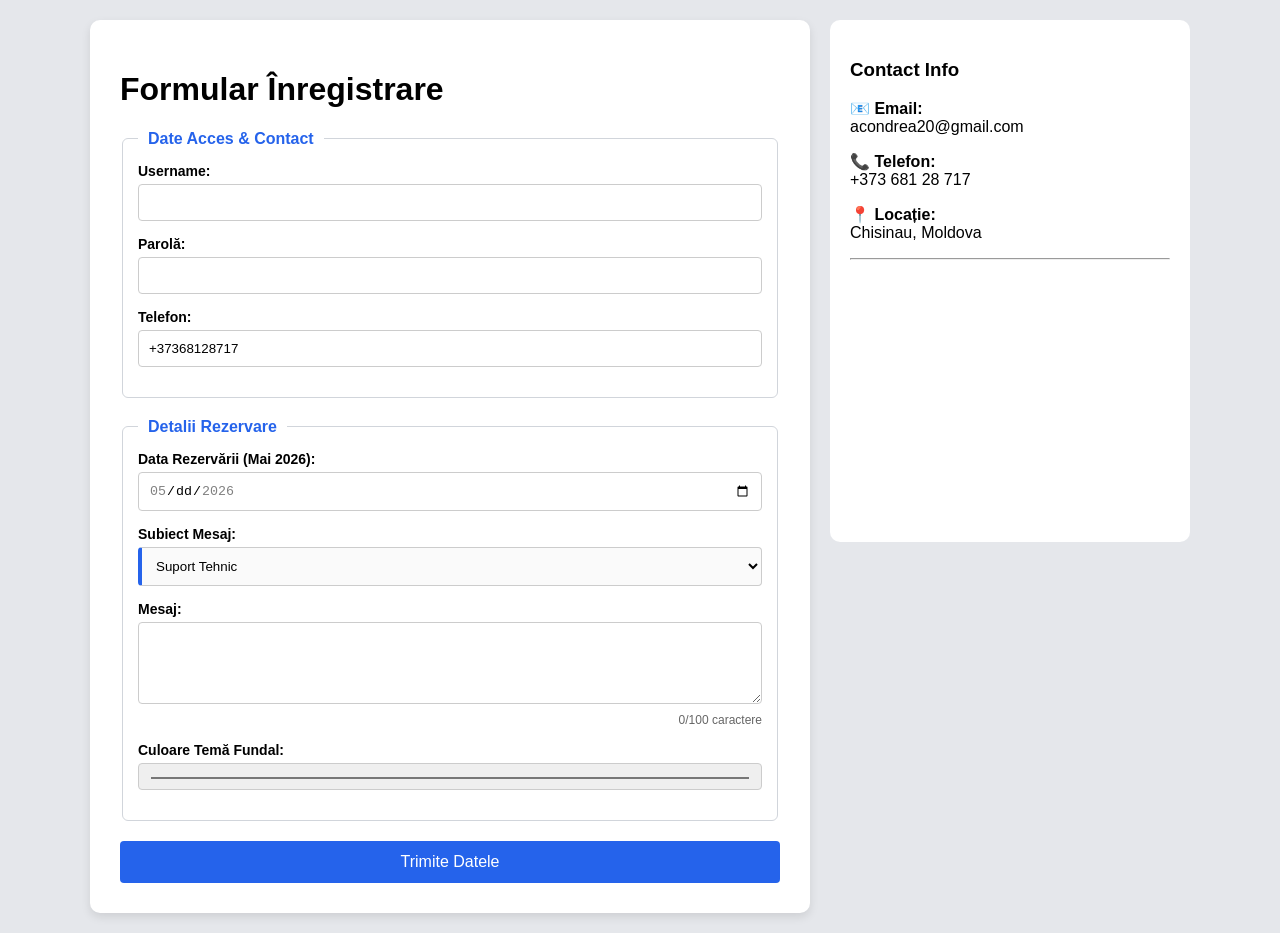
==== test_formular.html @ eb60d091 "practica" ====
<!DOCTYPE html>
<html lang="ro">
<head>
    <meta charset="UTF-8">
    <meta name="viewport" content="width=device-width, initial-scale=1.0">
    <title>Laborator - test_formular.html</title>
    <style>
        :root {
            --bg-formular: #ffffff; 
            --accent-color: #2563eb;
        }

        body {
            font-family: 'Segoe UI', Arial, sans-serif;
            background-color: #e5e7eb;
            margin: 0;
            padding: 20px;
        }

        .grid-wrapper {
            display: grid;
            grid-template-columns: 2fr 1fr;
            gap: 20px;
            max-width: 1100px;
            margin: 0 auto;
        }

        #test-form-container {
            background-color: var(--bg-formular);
            padding: 30px;
            border-radius: 10px;
            box-shadow: 0 4px 10px rgba(0,0,0,0.1);
            transition: background-color 0.2s ease;
        }

        fieldset {
            border: 1px solid #d1d5db;
            border-radius: 6px;
            margin-bottom: 20px;
            padding: 15px;
        }

        legend {
            font-weight: bold;
            color: var(--accent-color);
            padding: 0 10px;
        }

        .form-row { margin-bottom: 15px; }
        
        label { 
            display: block; 
            margin-bottom: 5px; 
            font-size: 14px; 
            font-weight: 600; 
        }

        input, select, textarea {
            width: 100%;
            padding: 10px;
            border: 1px solid #ccc;
            border-radius: 4px;
            box-sizing: border-box;
        }

        select {
            border-left: 4px solid var(--accent-color);
            background-color: #fafafa;
        }

        .char-count-box {
            text-align: right;
            font-size: 12px;
            color: #666;
            margin-top: 5px;
        }

        .sidebar {
            background: #fff;
            padding: 20px;
            border-radius: 10px;
            height: fit-content;
        }

        iframe {
            width: 100%;
            height: 250px;
            border: 0;
            border-radius: 8px;
        }

        button {
            background: var(--accent-color);
            color: white;
            border: none;
            padding: 12px;
            width: 100%;
            border-radius: 4px;
            cursor: pointer;
            font-size: 16px;
        }
    </style>
</head>
<body>

<div class="grid-wrapper">
    <!-- COLOANA STÂNGĂ: FORMULARUL -->
    <main id="test-form-container">
        <form id="mainForm">
            <h1>Formular Înregistrare</h1>

            <fieldset>
                <legend>Date Acces & Contact</legend>
                
                <div class="form-row">
                    <label for="user">Username:</label>
                    <input type="text" id="user" name="username" required 
                           autocomplete="username"
                           pattern="[a-z0-9]{5,}" 
                           title="Minim 5 caractere, litere mici și cifre">
                </div>

                <div class="form-row">
                    <label for="pass">Parolă:</label>
                    <input type="password" id="pass" name="password" required 
                           autocomplete="new-password"
                           pattern="(?=.*\d)(?=.*[a-z])(?=.*[A-Z])(?=.*[\W_]).{8,}" 
                           title="Minim 8 char, 1 majusculă, 1 cifră, 1 simbol">
                </div>

                <div class="form-row">
                    <label for="tel">Telefon:</label>
                    <input type="tel" id="tel" name="phone" 
                           autocomplete="tel" value="+37368128717">
                </div>
            </fieldset>

            <fieldset>
                <legend>Detalii Rezervare</legend>

                <div class="form-row">
                    <label for="data">Data Rezervării (Mai 2026):</label>
                    <input type="date" id="data" name="data" required 
                           min="2026-05-01" max="2026-05-31">
                </div>

                <div class="form-row">
                    <label for="serviciu">Subiect Mesaj:</label>
                    <select id="serviciu" name="serviciu">
                        <option value="suport">Suport Tehnic</option>
                        <option value="info">Informații Generale</option>
                        <option value="curs">Înscriere Curs</option>
                    </select>
                </div>

                <div class="form-row">
                    <label for="comentarii">Mesaj:</label>
                    <textarea id="comentarii" maxlength="100" rows="4"></textarea>
                    <div class="char-count-box"><span id="counter">0</span>/100 caractere</div>
                </div>

                <div class="form-row">
                    <label for="color">Culoare Temă Fundal:</label>
                    <input type="color" id="color" value="#ffffff">
                </div>
            </fieldset>

            <button type="submit">Trimite Datele</button>
        </form>
    </main>

    <!-- COLOANA DREAPTĂ: DATELE TALE DE CONTACT -->
    <aside class="sidebar">
        <h3>Contact Info</h3>
        <p><strong>📧 Email:</strong><br>acondrea20@gmail.com</p>
        <p><strong>📞 Telefon:</strong><br>+373 681 28 717</p>
        <p><strong>📍 Locație:</strong><br>Chisinau, Moldova</p>
        <hr>
        <iframe src="https://www.google.com/maps/embed?pb=!1m18!1m12!1m3!1d2719.261803561491!2d28.8322744!3d47.0104529!2m3!1f0!2f0!3f0!3m2!1i1024!2i768!4f13.1!3m3!1m2!1s0x40c97c3628b769ad%3A0x23e347732a32126b!2zQ2hpyJlpbsSDdSwgTW9sZG92YQ!5e0!3m2!1sro!2sro!4v1652000000000!5m2!1sro!2sro"></iframe>
    </aside>
</div>

<script>
    // Logică schimbară culoare fundal via variabilă CSS
    const colorInput = document.getElementById('color');
    colorInput.addEventListener('input', (e) => {
        document.documentElement.style.setProperty('--bg-formular', e.target.value);
    });

    // Logică contor caractere vizibil
    const textarea = document.getElementById('comentarii');
    const counterDisplay = document.getElementById('counter');

    textarea.addEventListener('input', () => {
        counterDisplay.textContent = textarea.value.length;
    });
</script>

</body>
</html>
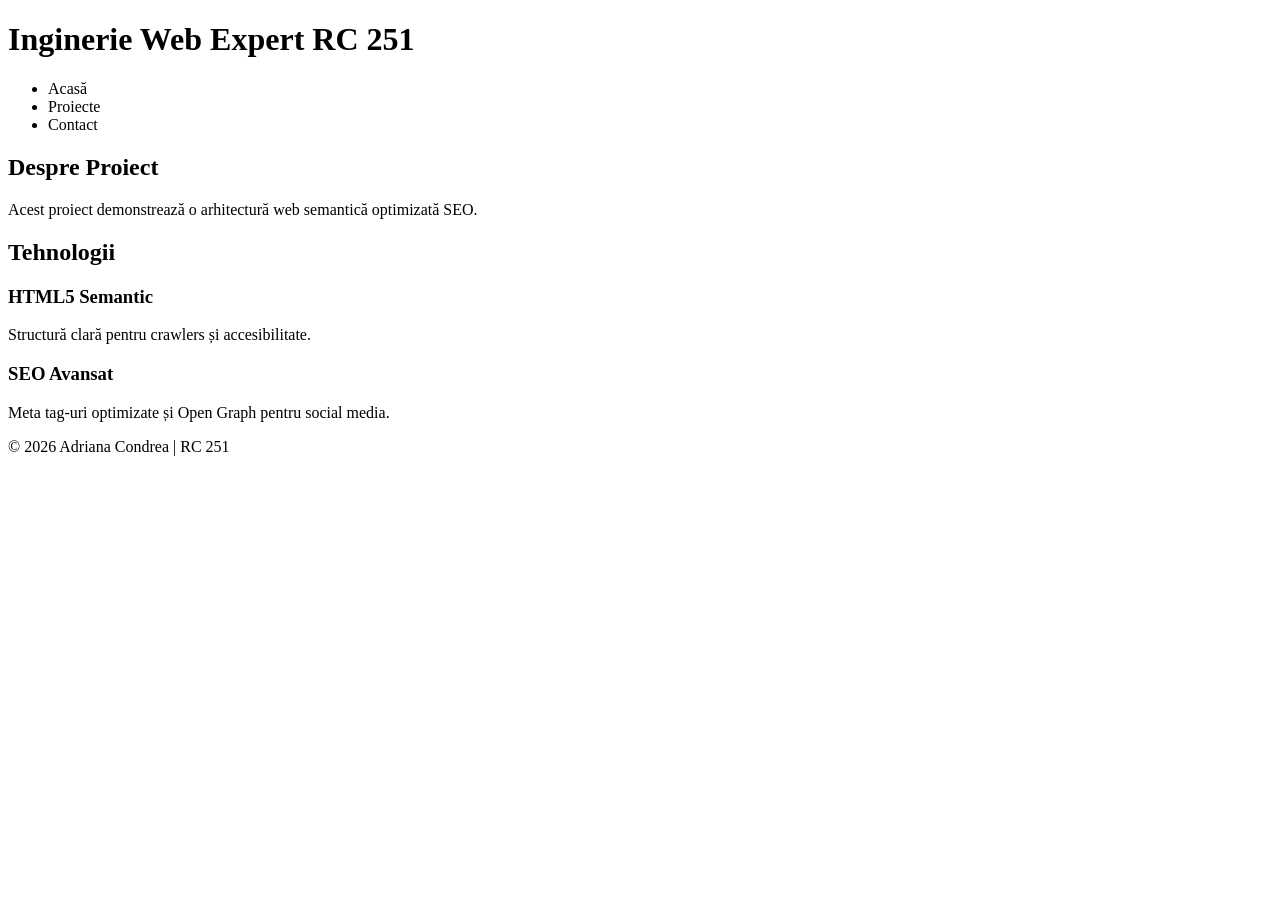
==== commit 1c34f128: "Add Netlify config + 404" ====
--- a/test_formular.html
+++ b/test_formular.html
@@ -1,200 +1,68 @@
 <!DOCTYPE html>
 <html lang="ro">
 <head>
+    <!-- SEO Audit realizat de: Adriana Condrea | Ziua 9 -->
+     
     <meta charset="UTF-8">
-    <meta name="viewport" content="width=device-width, initial-scale=1.0">
-    <title>Laborator - test_formular.html</title>
-    <style>
-        :root {
-            --bg-formular: #ffffff; 
-            --accent-color: #2563eb;
-        }
+    <meta name="viewport" content="width=device-width, initial-scale=1.0, shrink-to-fit=no">
 
-        body {
-            font-family: 'Segoe UI', Arial, sans-serif;
-            background-color: #e5e7eb;
-            margin: 0;
-            padding: 20px;
-        }
+    <title>Inginerie Web Expert | Portofoliu RC 251 Adriana Condrea</title>
 
-        .grid-wrapper {
-            display: grid;
-            grid-template-columns: 2fr 1fr;
-            gap: 20px;
-            max-width: 1100px;
-            margin: 0 auto;
-        }
+    <meta name="description" content="Descoperiți proiectele de inginerie UI realizate de Adriana Condrea. Explorați performanță, SEO semantic și arhitecturi CSS moderne de nivel expert.">
+    
+    <link rel="canonical" href="https://domeniu-elev.ro/index.html">
+    
+    <meta name="robots" content="index, follow">
 
-        #test-form-container {
-            background-color: var(--bg-formular);
-            padding: 30px;
-            border-radius: 10px;
-            box-shadow: 0 4px 10px rgba(0,0,0,0.1);
-            transition: background-color 0.2s ease;
-        }
+    <meta property="og:type" content="website">
+    <meta property="og:title" content="Arhitectură Web de Înaltă Performanță | RC 251">
+    <meta property="og:description" content="Sisteme UI scalabile, optimizate SEO și arhitecturi moderne de nivel expert.">
+    <meta property="og:image" content="assets/img/preview-site.jpg">
 
-        fieldset {
-            border: 1px solid #d1d5db;
-            border-radius: 6px;
-            margin-bottom: 20px;
-            padding: 15px;
-        }
+    <link rel="icon" type="image/png" href="favicon.png">
+    <meta name="theme-color" content="#00f2ff">
+</head>
 
-        legend {
-            font-weight: bold;
-            color: var(--accent-color);
-            padding: 0 10px;
-        }
-
-        .form-row { margin-bottom: 15px; }
-        
-        label { 
-            display: block; 
-            margin-bottom: 5px; 
-            font-size: 14px; 
-            font-weight: 600; 
-        }
-
-        input, select, textarea {
-            width: 100%;
-            padding: 10px;
-            border: 1px solid #ccc;
-            border-radius: 4px;
-            box-sizing: border-box;
-        }
-
-        select {
-            border-left: 4px solid var(--accent-color);
-            background-color: #fafafa;
-        }
-
-        .char-count-box {
-            text-align: right;
-            font-size: 12px;
-            color: #666;
-            margin-top: 5px;
-        }
-
-        .sidebar {
-            background: #fff;
-            padding: 20px;
-            border-radius: 10px;
-            height: fit-content;
-        }
-
-        iframe {
-            width: 100%;
-            height: 250px;
-            border: 0;
-            border-radius: 8px;
-        }
-
-        button {
-            background: var(--accent-color);
-            color: white;
-            border: none;
-            padding: 12px;
-            width: 100%;
-            border-radius: 4px;
-            cursor: pointer;
-            font-size: 16px;
-        }
-    </style>
-</head>
 <body>
 
-<div class="grid-wrapper">
-    <!-- COLOANA STÂNGĂ: FORMULARUL -->
-    <main id="test-form-container">
-        <form id="mainForm">
-            <h1>Formular Înregistrare</h1>
+    <header>
+        <h1>Inginerie Web Expert RC 251</h1>
+        <nav>
+            <ul>
+                <li>Acasă</li>
+                <li>Proiecte</li>
+                <li>Contact</li>
+            </ul>
+        </nav>
+    </header>
 
-            <fieldset>
-                <legend>Date Acces & Contact</legend>
-                
-                <div class="form-row">
-                    <label for="user">Username:</label>
-                    <input type="text" id="user" name="username" required 
-                           autocomplete="username"
-                           pattern="[a-z0-9]{5,}" 
-                           title="Minim 5 caractere, litere mici și cifre">
-                </div>
+    <main>
 
-                <div class="form-row">
-                    <label for="pass">Parolă:</label>
-                    <input type="password" id="pass" name="password" required 
-                           autocomplete="new-password"
-                           pattern="(?=.*\d)(?=.*[a-z])(?=.*[A-Z])(?=.*[\W_]).{8,}" 
-                           title="Minim 8 char, 1 majusculă, 1 cifră, 1 simbol">
-                </div>
+        <section>
+            <h2>Despre Proiect</h2>
+            <p>Acest proiect demonstrează o arhitectură web semantică optimizată SEO.</p>
+        </section>
 
-                <div class="form-row">
-                    <label for="tel">Telefon:</label>
-                    <input type="tel" id="tel" name="phone" 
-                           autocomplete="tel" value="+37368128717">
-                </div>
-            </fieldset>
+        <section>
+            <h2>Tehnologii</h2>
 
-            <fieldset>
-                <legend>Detalii Rezervare</legend>
+            <article>
+                <h3>HTML5 Semantic</h3>
+                <p>Structură clară pentru crawlers și accesibilitate.</p>
+            </article>
 
-                <div class="form-row">
-                    <label for="data">Data Rezervării (Mai 2026):</label>
-                    <input type="date" id="data" name="data" required 
-                           min="2026-05-01" max="2026-05-31">
-                </div>
+            <article>
+                <h3>SEO Avansat</h3>
+                <p>Meta tag-uri optimizate și Open Graph pentru social media.</p>
+            </article>
 
-                <div class="form-row">
-                    <label for="serviciu">Subiect Mesaj:</label>
-                    <select id="serviciu" name="serviciu">
-                        <option value="suport">Suport Tehnic</option>
-                        <option value="info">Informații Generale</option>
-                        <option value="curs">Înscriere Curs</option>
-                    </select>
-                </div>
+        </section>
 
-                <div class="form-row">
-                    <label for="comentarii">Mesaj:</label>
-                    <textarea id="comentarii" maxlength="100" rows="4"></textarea>
-                    <div class="char-count-box"><span id="counter">0</span>/100 caractere</div>
-                </div>
-
-                <div class="form-row">
-                    <label for="color">Culoare Temă Fundal:</label>
-                    <input type="color" id="color" value="#ffffff">
-                </div>
-            </fieldset>
-
-            <button type="submit">Trimite Datele</button>
-        </form>
     </main>
 
-    <!-- COLOANA DREAPTĂ: DATELE TALE DE CONTACT -->
-    <aside class="sidebar">
-        <h3>Contact Info</h3>
-        <p><strong>📧 Email:</strong><br>acondrea20@gmail.com</p>
-        <p><strong>📞 Telefon:</strong><br>+373 681 28 717</p>
-        <p><strong>📍 Locație:</strong><br>Chisinau, Moldova</p>
-        <hr>
-        <iframe src="https://www.google.com/maps/embed?pb=!1m18!1m12!1m3!1d2719.261803561491!2d28.8322744!3d47.0104529!2m3!1f0!2f0!3f0!3m2!1i1024!2i768!4f13.1!3m3!1m2!1s0x40c97c3628b769ad%3A0x23e347732a32126b!2zQ2hpyJlpbsSDdSwgTW9sZG92YQ!5e0!3m2!1sro!2sro!4v1652000000000!5m2!1sro!2sro"></iframe>
-    </aside>
-</div>
-
-<script>
-    // Logică schimbară culoare fundal via variabilă CSS
-    const colorInput = document.getElementById('color');
-    colorInput.addEventListener('input', (e) => {
-        document.documentElement.style.setProperty('--bg-formular', e.target.value);
-    });
-
-    // Logică contor caractere vizibil
-    const textarea = document.getElementById('comentarii');
-    const counterDisplay = document.getElementById('counter');
-
-    textarea.addEventListener('input', () => {
-        counterDisplay.textContent = textarea.value.length;
-    });
-</script>
+    <footer>
+        <p>© 2026 Adriana Condrea | RC 251</p>
+    </footer>
 
 </body>
 </html>
